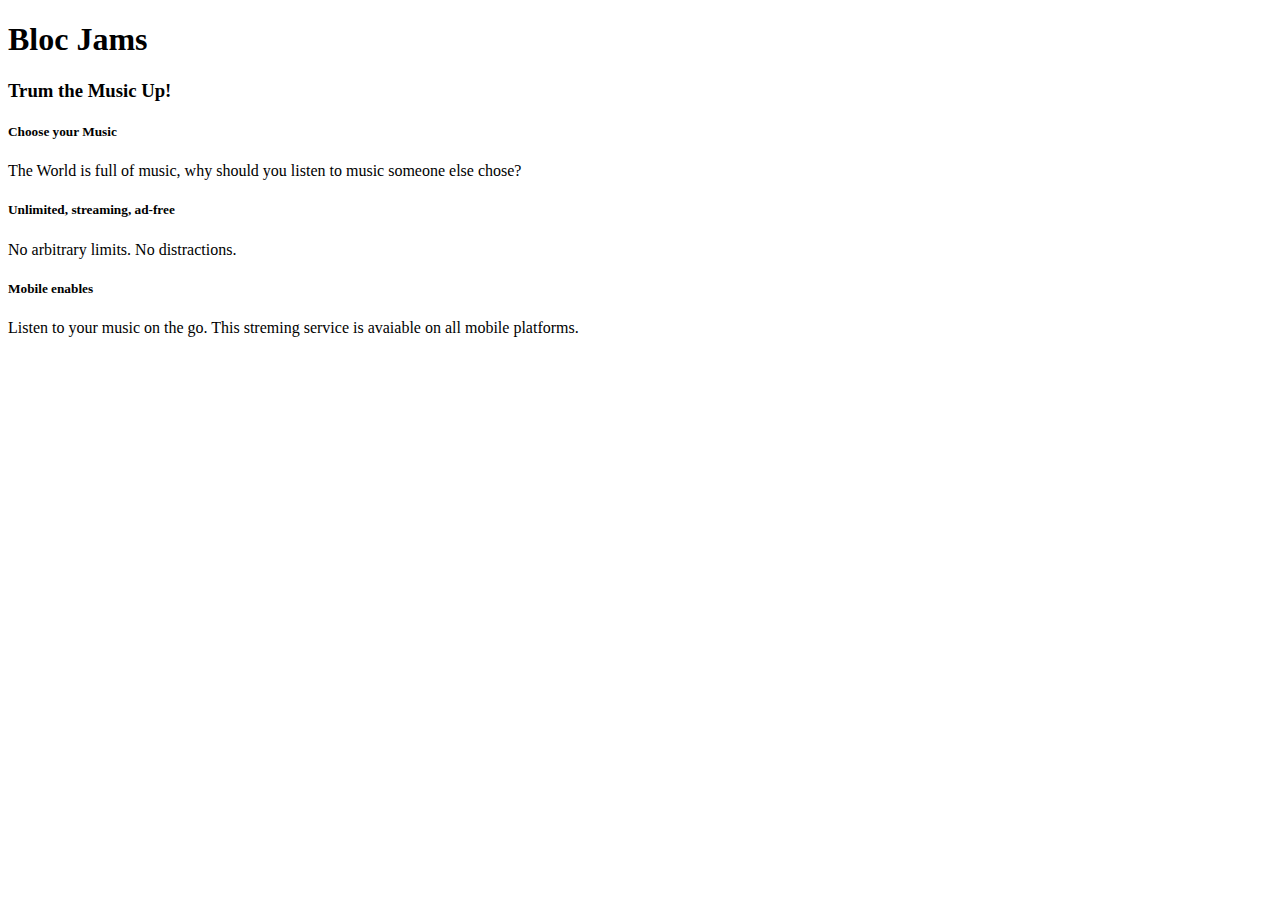
==== index.html @ b5445ecc "fix semantics" ====
<!DOCTYPE html>
<html>
	<head>
		<title>Bloc Jams</title>
	</head>
	<body>
		<nav> <!-- nav -->
		</nav>
		<section> <!-- hero -->
			<h1>Bloc Jams</h1>
			<h3>Trum the Music Up!</h3>
		</section>
		<section> <!-- sell -->
			<div>
				<h5>Choose your Music</h5>
				<p>The World is full of music, why should you listen to music someone else chose?</p>
			</div>
			<div>
				<h5>Unlimited, streaming, ad-free</h5>
				<p>No arbitrary limits. No distractions.</p>
			</div>
			<div>
				<h5>Mobile enables</h5>
				<p>Listen to your music on the go. This streming service is avaiable on all mobile platforms.</p>
			</div>
		</section>
	</body>
</html>
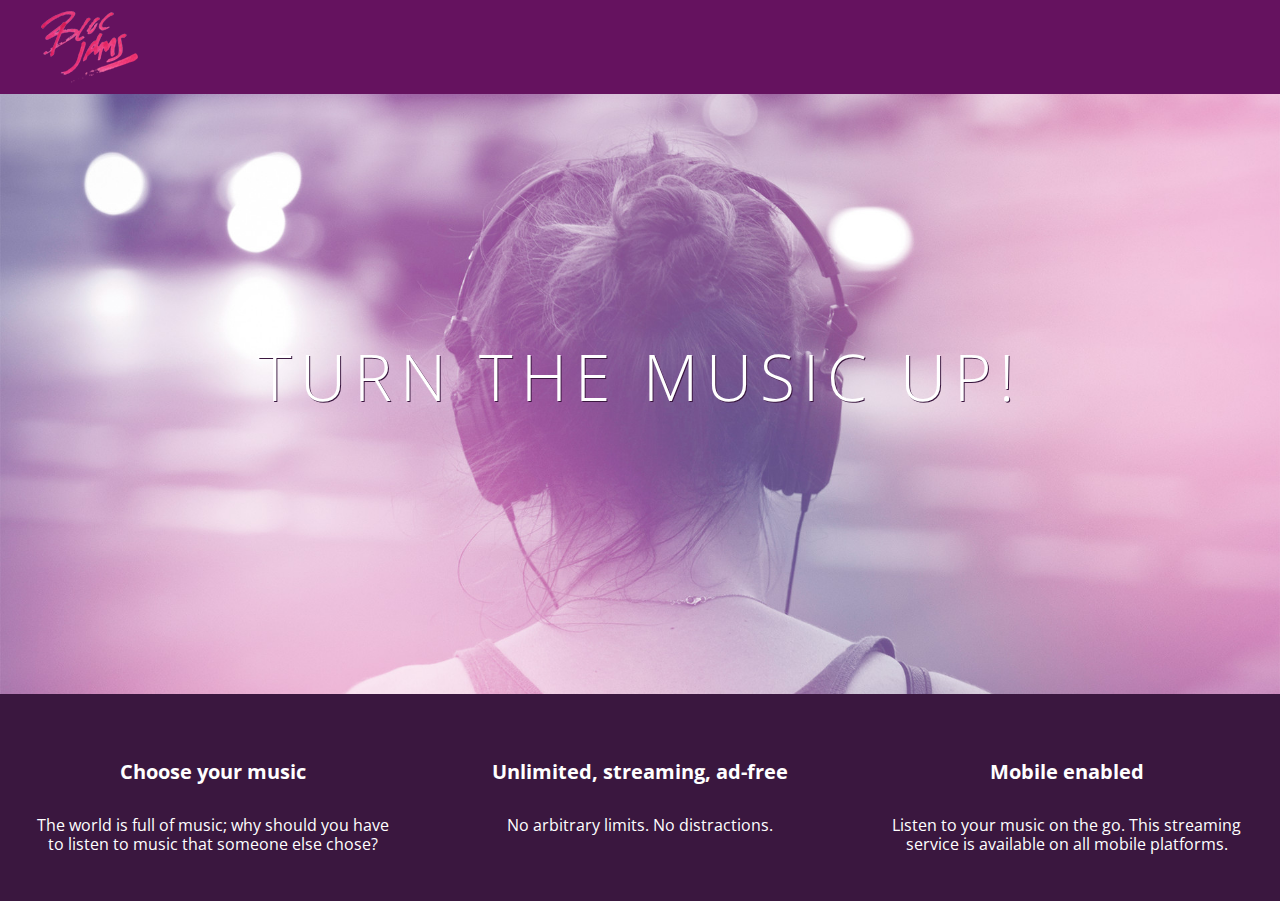
==== commit 8804e83b: "Update Landing Page" ====
--- a/index.html
+++ b/index.html
@@ -2,27 +2,36 @@
 <html>
 	<head>
 		<title>Bloc Jams</title>
+          <link rel="stylesheet" type="text/css" href="http://fonts.googleapis.com/css?family=Open+Sans:400,800,600,700,300">
+         <link rel="stylesheet" type="text/css" href="http://code.ionicframework.com/ionicons/2.0.1/css/ionicons.min.css">
+         <link rel="stylesheet" type="text/css" href="styles/normalize.css">
+         <link rel="stylesheet" type="text/css" href="styles/main.css">
+     </head>
+
 	</head>
-	<body>
-		<nav> <!-- nav -->
+	<body class="landing">
+		<nav class="navbar">
+			<img src="assets/images/bloc_jams_logo.png" alt="bloc jams logo" class="logo"> <!-- nav -->
 		</nav>
-		<section> <!-- hero -->
-			<h1>Bloc Jams</h1>
-			<h3>Trum the Music Up!</h3>
+		<section class="hero-content"> <!-- hero -->
+			<h1 class="hero-title">Turn the music up!</h1>
 		</section>
-		<section> <!-- sell -->
-			<div>
-				<h5>Choose your Music</h5>
-				<p>The World is full of music, why should you listen to music someone else chose?</p>
+		        <section class="selling-points"> <!-- selling points -->
+             <div class="point">
+                 <span class="ion-music-note"></span>
+                 <h5 class="point-title">Choose your music</h5>
+                 <p class="point-description">The world is full of music; why should you have to listen to music that someone else chose?</p>
 			</div>
-			<div>
-				<h5>Unlimited, streaming, ad-free</h5>
-				<p>No arbitrary limits. No distractions.</p>
-			</div>
-			<div>
-				<h5>Mobile enables</h5>
-				<p>Listen to your music on the go. This streming service is avaiable on all mobile platforms.</p>
-			</div>
+			<div class="point">
+                 <span class="ion-radio-waves"></span>
+                 <h5 class="point-title">Unlimited, streaming, ad-free</h5>
+                 <p class="point-description">No arbitrary limits. No distractions.</p>
+            </div>
+			<div class="point">
+                 <span class="ion-iphone"></span>
+                 <h5 class="point-title">Mobile enabled</h5>
+                 <p class="point-description">Listen to your music on the go. This streaming service is available on all mobile platforms.</p>
+             </div>
 		</section>
 	</body>
 </html>
--- a/styles/main.css
+++ b/styles/main.css
@@ -0,0 +1,78 @@
+html {
+	height: 100%;
+	font-size: 100%;
+}
+
+body {
+	font-family: 'Open Sans';
+	color: white;
+	min-height: 100%;
+
+}
+
+body.landing {
+	background-color: rgb(58,23,63);
+}
+
+.navbar {
+	padding: 0.5rem;
+	background-color: rgb(101,18,95);
+}
+
+.navbar .logo {
+	position: relative;
+	left: 2rem;
+}
+
+ .hero-content {
+     position: relative; /* positioning will be explained in a resource */
+     min-height: 600px;  /* hero content element must be _at least_ 600 pixels */
+     background-image: url(../assets/images/bloc_jams_bg.jpg);
+     background-repeat: no-repeat;
+     background-position: center center;
+     background-size: cover;
+ }
+
+  .hero-content .hero-title {
+     position: absolute;             /* positioning will be explained in a resource */
+     top: 40%;                       /* positioning will be explained in a resource */
+     -webkit-transform: translateY(-50%);
+     -moz-transform: translateY(-50%);
+     -ms-transform: translateY(-50%);
+     transform: translateY(-50%);
+     width: 100%;                    /* makes sure the title inhabits the full width of its container */
+     text-align: center;             /* aligns text in the horizontal center of the element */
+     font-size: 4rem;                /* specifies the size of the font in root em units */
+     font-weight: 300;               /* makes the font thinner or lighter weight */
+     text-transform: uppercase;      /* transforms the text to be all uppercase lettering */
+     letter-spacing: 0.5rem;         /* puts 0.5 root ems worth of space between each letter */
+     text-shadow: 1px 1px 0px rgb(58,23,63); /* creates a shadow underneath the text for readability over the image */
+ }
+
+  .selling-points {
+     position: relative;
+     display: table;
+     width: 100%;
+     -webkit-box-sizing: border-box;
+     -moz-box-sizing: border-box;
+     box-sizing: border-box; /* we'll explain this in a resource */
+ }
+ 
+ .point {
+     display: table-cell;
+     position: relative;
+     width: 33.3%;
+     padding: 2rem;
+     text-align: center;
+ }
+ 
+ .point .point-title {
+     font-size: 1.25rem;
+ }
+ 
+ .ion-music-note,
+ .ion-radio-waves,
+ .ion-iphone {
+     color: rgb(233,50,117);
+     font-size: 5rem;
+ }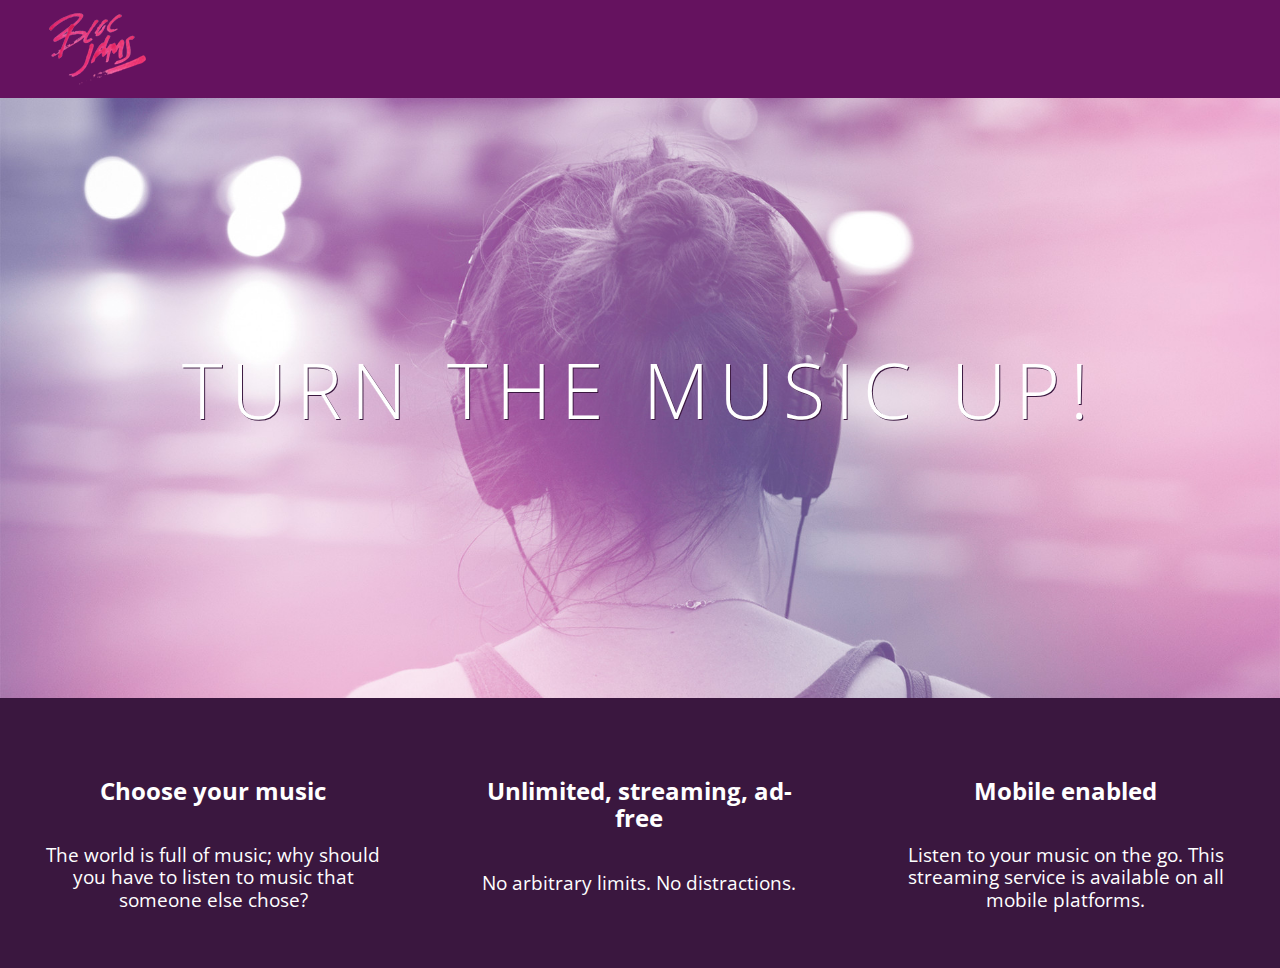
==== commit 6d3308ba: "Design Site to be Responsive" ====
--- a/index.html
+++ b/index.html
@@ -2,10 +2,13 @@
 <html>
 	<head>
 		<title>Bloc Jams</title>
-          <link rel="stylesheet" type="text/css" href="http://fonts.googleapis.com/css?family=Open+Sans:400,800,600,700,300">
+		 <meta name="viewport" content="width=device-width, initial-scale-1">
+         <link rel="stylesheet" type="text/css" href="http://fonts.googleapis.com/css?family=Open+Sans:400,800,600,700,300">
          <link rel="stylesheet" type="text/css" href="http://code.ionicframework.com/ionicons/2.0.1/css/ionicons.min.css">
          <link rel="stylesheet" type="text/css" href="styles/normalize.css">
          <link rel="stylesheet" type="text/css" href="styles/main.css">
+         <link rel="stylesheet" type="text/css" href="styles/landing.css">
+
      </head>
 
 	</head>
@@ -16,18 +19,18 @@
 		<section class="hero-content"> <!-- hero -->
 			<h1 class="hero-title">Turn the music up!</h1>
 		</section>
-		        <section class="selling-points"> <!-- selling points -->
-             <div class="point">
+		        <section class="selling-points container"> <!-- selling points -->
+             <div class="point column third">
                  <span class="ion-music-note"></span>
                  <h5 class="point-title">Choose your music</h5>
                  <p class="point-description">The world is full of music; why should you have to listen to music that someone else chose?</p>
 			</div>
-			<div class="point">
+			<div class="point column third">
                  <span class="ion-radio-waves"></span>
                  <h5 class="point-title">Unlimited, streaming, ad-free</h5>
                  <p class="point-description">No arbitrary limits. No distractions.</p>
             </div>
-			<div class="point">
+			<div class="point column third">
                  <span class="ion-iphone"></span>
                  <h5 class="point-title">Mobile enabled</h5>
                  <p class="point-description">Listen to your music on the go. This streaming service is available on all mobile platforms.</p>
--- a/styles/main.css
+++ b/styles/main.css
@@ -10,9 +10,6 @@
 
 }
 
-body.landing {
-	background-color: rgb(58,23,63);
-}
 
 .navbar {
 	padding: 0.5rem;
@@ -24,55 +21,35 @@
 	left: 2rem;
 }
 
- .hero-content {
-     position: relative; /* positioning will be explained in a resource */
-     min-height: 600px;  /* hero content element must be _at least_ 600 pixels */
-     background-image: url(../assets/images/bloc_jams_bg.jpg);
-     background-repeat: no-repeat;
-     background-position: center center;
-     background-size: cover;
+.conatiner {
+	margin: 0 auto;
+	max-width: 64 rem;
+
+}
+
+ *, *::before, *::after {
+     -moz-box-sizing: border-box;
+     -webkit-box-sizing: border-box;
+     box-sizing: border-box;
  }
 
-  .hero-content .hero-title {
-     position: absolute;             /* positioning will be explained in a resource */
-     top: 40%;                       /* positioning will be explained in a resource */
-     -webkit-transform: translateY(-50%);
-     -moz-transform: translateY(-50%);
-     -ms-transform: translateY(-50%);
-     transform: translateY(-50%);
-     width: 100%;                    /* makes sure the title inhabits the full width of its container */
-     text-align: center;             /* aligns text in the horizontal center of the element */
-     font-size: 4rem;                /* specifies the size of the font in root em units */
-     font-weight: 300;               /* makes the font thinner or lighter weight */
-     text-transform: uppercase;      /* transforms the text to be all uppercase lettering */
-     letter-spacing: 0.5rem;         /* puts 0.5 root ems worth of space between each letter */
-     text-shadow: 1px 1px 0px rgb(58,23,63); /* creates a shadow underneath the text for readability over the image */
- }
+@media (min-width: 640px) {
+	html { font-size: 112%;}
 
-  .selling-points {
-     position: relative;
-     display: table;
-     width: 100%;
-     -webkit-box-sizing: border-box;
-     -moz-box-sizing: border-box;
-     box-sizing: border-box; /* we'll explain this in a resource */
- }
- 
- .point {
-     display: table-cell;
-     position: relative;
-     width: 33.3%;
-     padding: 2rem;
-     text-align: center;
- }
- 
- .point .point-title {
-     font-size: 1.25rem;
- }
- 
- .ion-music-note,
- .ion-radio-waves,
- .ion-iphone {
-     color: rgb(233,50,117);
-     font-size: 5rem;
- }+	.column {
+		float: left;
+		padding-left: 1rem;
+		padding-right: 1rem;
+	}
+
+	.column.full { width: 100%; }
+     .column.two-thirds { width: 66.7%; }
+     .column.half { width: 50%; }
+     .column.third { width: 33.3%; }
+     .column.fourth { width: 25%; }
+     .column.flow-opposite { float: right; } 
+}
+
+@media (min-width: 1024px) {
+	html { font-size: 120%;}
+}--- a/styles/landing.css
+++ b/styles/landing.css
@@ -0,0 +1,48 @@
+body.landing {
+     background-color: rgb(58,23,63);
+ }
+ 
+ .hero-content {
+     position: relative;
+     min-height: 600px;
+     background-image: url(../assets/images/bloc_jams_bg.jpg);
+     background-repeat: no-repeat;
+     background-position: center center;
+     background-size: cover;
+ }
+ 
+ .hero-content .hero-title {
+     position: absolute;
+     top: 40%;
+     -webkit-transform: translateY(-50%);
+     -moz-transform: translateY(-50%);
+     transform: translateY(-50%);
+     width: 100%;
+     text-align: center;
+     font-size: 4rem;
+     font-weight: 300;
+     text-transform: uppercase;
+     letter-spacing: 0.5rem;
+     text-shadow: 1px 1px 0px rgb(58,23,63);
+ }
+ 
+ .selling-points {
+     position: relative;
+ }
+ 
+ .point {
+     position: relative;
+     padding: 2rem;
+     text-align: center;
+ }
+ 
+ .point .point-title {
+     font-size: 1.25rem;
+ }
+ 
+ .ion-music-note,
+ .ion-radio-waves,
+ .ion-iphone {
+     color: rgb(233,50,117);
+     font-size: 5rem;
+ }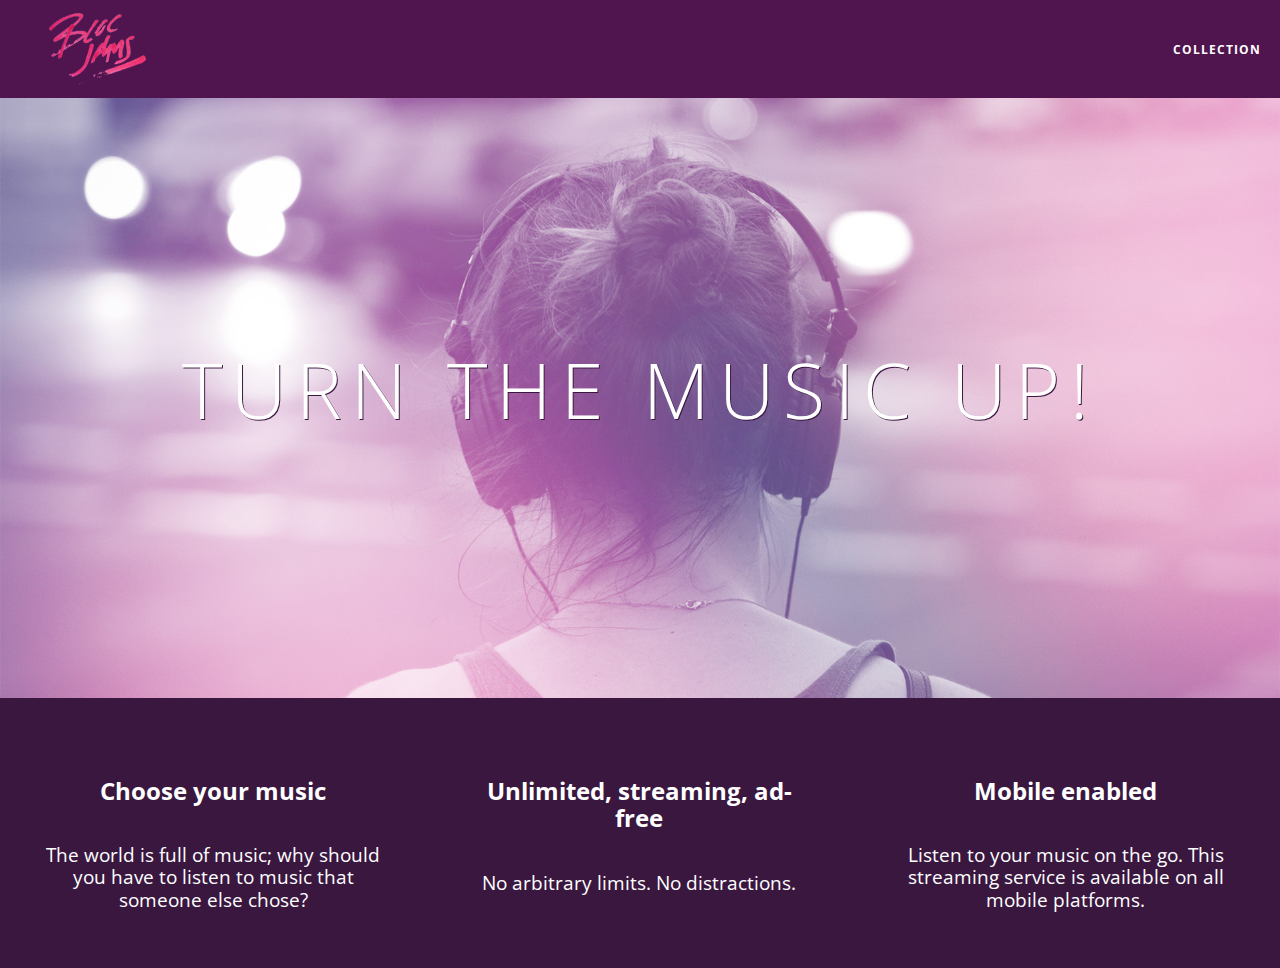
==== commit 03c15db3: "Create Collections and load assets" ====
--- a/index.html
+++ b/index.html
@@ -14,12 +14,17 @@
 	</head>
 	<body class="landing">
 		<nav class="navbar">
-			<img src="assets/images/bloc_jams_logo.png" alt="bloc jams logo" class="logo"> <!-- nav -->
+			 <a href="index.html" class="logo">
+                 <img src="assets/images/bloc_jams_logo.png" alt="bloc jams logo">
+         	 </a>
+	         <div class="links-container">
+	             <a href="collection.html" class="navbar-link">collection</a>
+	         </div>
 		</nav>
 		<section class="hero-content"> <!-- hero -->
 			<h1 class="hero-title">Turn the music up!</h1>
 		</section>
-		        <section class="selling-points container"> <!-- selling points -->
+		        <section class="selling-points container" class="clearfix"> <!-- selling points -->
              <div class="point column third">
                  <span class="ion-music-note"></span>
                  <h5 class="point-title">Choose your music</h5>
--- a/styles/main.css
+++ b/styles/main.css
@@ -12,13 +12,46 @@
 
 
 .navbar {
+	position: relative;
 	padding: 0.5rem;
-	background-color: rgb(101,18,95);
+	background-color: rgba(101,18,95,0.5);
+	z-index: 1;
 }
 
 .navbar .logo {
 	position: relative;
 	left: 2rem;
+	cursor: pointer;
+}
+
+.navbar .links-container {
+	display: table;
+	position: absolute;
+	top: 0;
+	right: 0;
+	height: 100px;
+	color: white;
+	text-decoration: none;
+}
+
+.links-container .navbar-link {
+	display: table-cell;
+	position: relative;
+	height: 100%
+	padding-left: 1rem;
+	padding-right: 1rem;
+	vertical-align: middle;
+	color: white;
+	font-size: 0.625rem;
+	letter-spacing: 0.05rem;
+	font-weight: 700;
+	text-transform: uppercase;
+	text-decoration: none;
+	cursor: pointer;
+}
+
+.links-container .navbar-link:hover {
+	color: rgba(233,50,117);
 }
 
 .conatiner {
@@ -32,6 +65,16 @@
      -webkit-box-sizing: border-box;
      box-sizing: border-box;
  }
+
+.clearfix::before,
+.clearfix::after {
+	content: " ";
+	display: table;
+}
+
+.clearfix::after {
+	clear: both;
+}
 
 @media (min-width: 640px) {
 	html { font-size: 112%;}
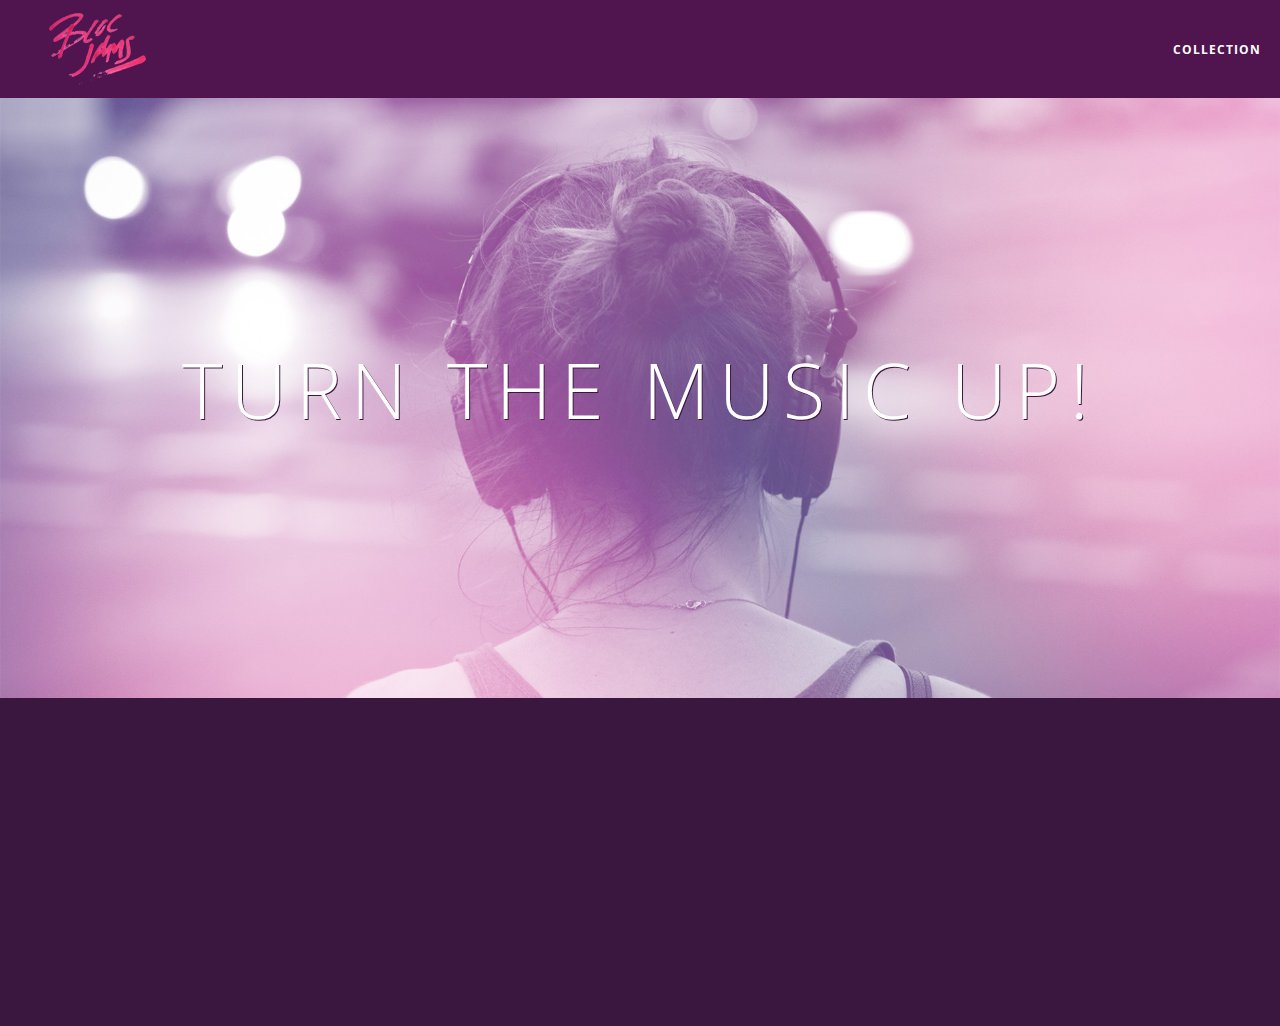
==== commit 1d9fd550: "Add Script to move icons" ====
--- a/index.html
+++ b/index.html
@@ -41,6 +41,10 @@
                  <p class="point-description">Listen to your music on the go. This streaming service is available on all mobile platforms.</p>
              </div>
 		</section>
+
+		
+		<script src="scripts/landing.js"></script>
+		
 	</body>
 </html>
 
--- a/styles/main.css
+++ b/styles/main.css
@@ -37,7 +37,7 @@
 .links-container .navbar-link {
 	display: table-cell;
 	position: relative;
-	height: 100%
+	height: 100%;
 	padding-left: 1rem;
 	padding-right: 1rem;
 	vertical-align: middle;
@@ -54,7 +54,7 @@
 	color: rgba(233,50,117);
 }
 
-.conatiner {
+.container {
 	margin: 0 auto;
 	max-width: 64 rem;
 
@@ -74,6 +74,10 @@
 
 .clearfix::after {
 	clear: both;
+}
+
+.container.narrow {
+	max-width: 56rem;
 }
 
 @media (min-width: 640px) {
--- a/styles/landing.css
+++ b/styles/landing.css
@@ -34,6 +34,16 @@
      position: relative;
      padding: 2rem;
      text-align: center;
+     opacity: 0;
+     -webkit-transform: scaleX(0.9) translateY(3rem);
+     -moz-transform: scaleX(0.9) translateY(3rem);
+     transform: scaleX(0.9) translateY(3rem);
+     -webkit-transition: all 0.25s ease-in-out;
+     -moz-transition: all 0.25s ease-in-out;
+     transition: all 0.25s ease-in-out;
+     -webkit-transition-delay: 0.2s;
+     -moz-transition-delay: 0.2s;
+     transition-delay: 0.2s;
  }
  
  .point .point-title {
